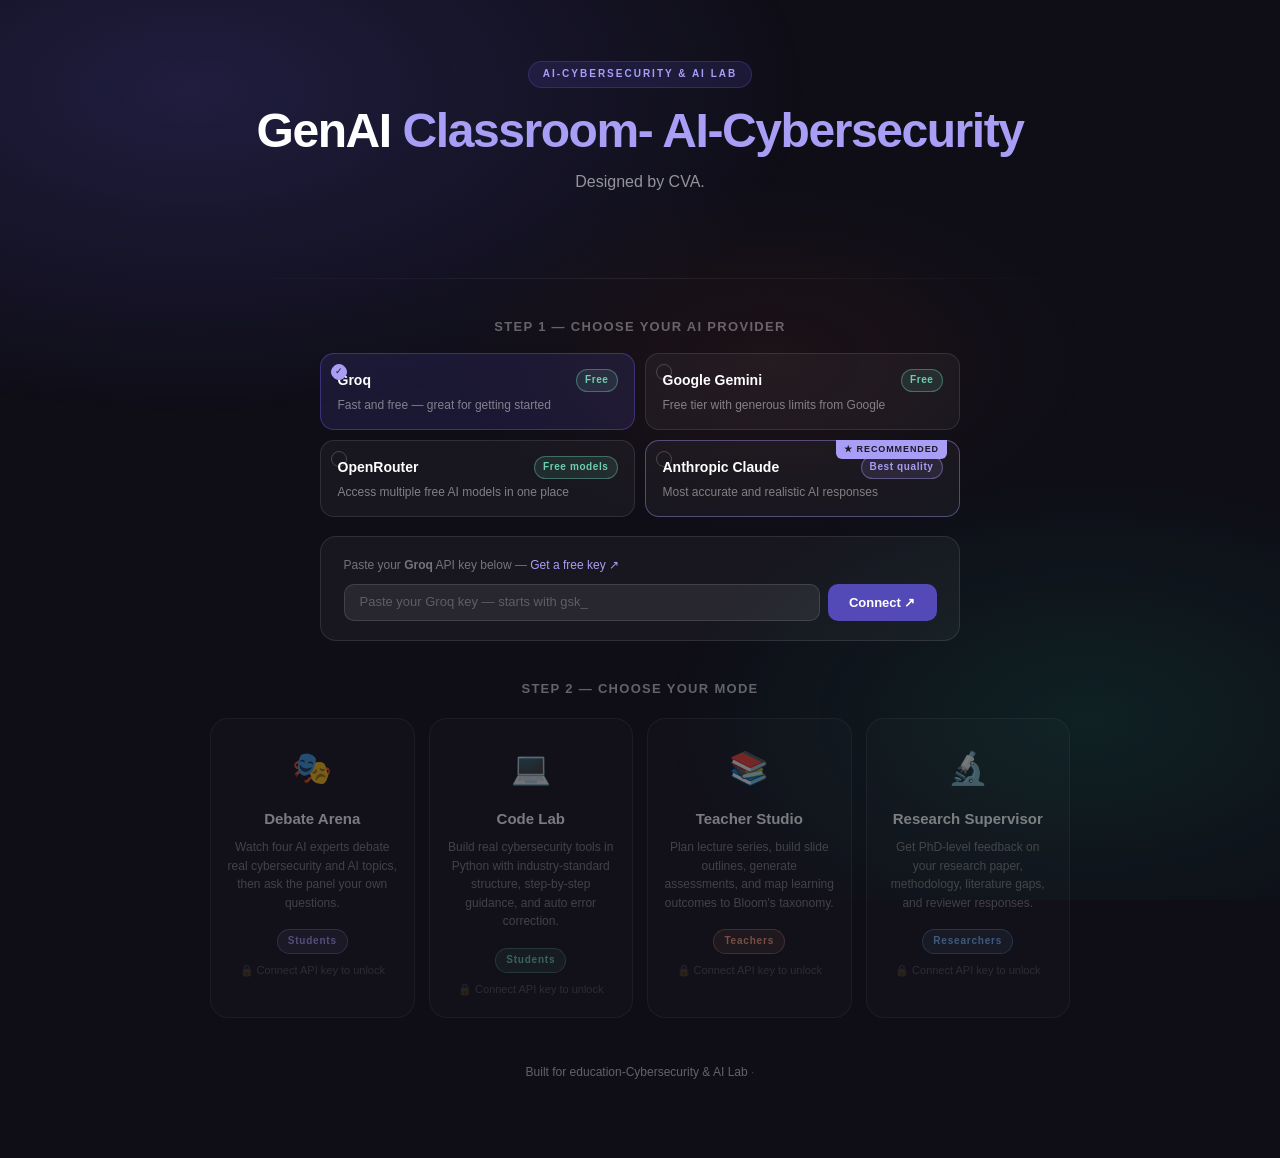
==== index.html @ 106993ca "Initial commit- GenAI Classroom v2.0" ====
<!DOCTYPE html>
<html lang="en">
<head>
  <meta charset="UTF-8" />
  <meta name="viewport" content="width=device-width, initial-scale=1.0" />
  <title>GenAI Classroom — AI-Powered Learning Platform</title>
  <meta name="description" content="Multi-mode AI learning platform." />
  <link rel="stylesheet" href="style/main.css" />
  <style>
    /* ── Landing page specific ── */
    .landing-hero {
      text-align: center;
      padding: 4rem 1rem 2.5rem;
    }

    .landing-hero .logo {
      display: inline-block;
      font-size: 10px;
      font-weight: 600;
      letter-spacing: 0.20em;
      text-transform: uppercase;
      color: #a89ef5;
      background: rgba(83,74,183,0.18);
      border: 0.5px solid rgba(83,74,183,0.35);
      border-radius: 999px;
      padding: 4px 14px;
      margin-bottom: 1.1rem;
    }

    .landing-hero h1 {
      font-size: 48px;
      font-weight: 700;
      color: #ffffff;
      letter-spacing: -0.03em;
      line-height: 1.12;
      margin-bottom: 0.75rem;
    }

    .landing-hero h1 span { color: #a89ef5; }

    .landing-hero .tagline {
      font-size: 16px;
      color: rgba(255,255,255,0.55);
      max-width: 500px;
      margin: 0 auto 0.5rem;
      line-height: 1.65;
    }

    .header-divider {
      height: 1px;
      background: linear-gradient(to right,
        transparent, rgba(255,255,255,0.08), transparent);
      margin: 2.5rem 0;
    }

    /* ── Provider selector ── */
    .provider-section {
      max-width: 640px;
      margin: 0 auto 2.5rem;
    }

    .provider-section .section-title {
      text-align: center;
      font-size: 13px;
      font-weight: 600;
      letter-spacing: 0.10em;
      text-transform: uppercase;
      color: rgba(255,255,255,0.35);
      margin-bottom: 1rem;
    }

    .provider-grid {
      display: grid;
      grid-template-columns: repeat(2, 1fr);
      gap: 10px;
      margin-bottom: 1.25rem;
    }

    .provider-card {
      background: rgba(255,255,255,0.04);
      border: 1.5px solid rgba(255,255,255,0.10);
      border-radius: 14px;
      padding: 1rem 1.1rem;
      cursor: pointer;
      transition: all 0.18s ease;
      position: relative;
    }

    .provider-card:hover {
      background: rgba(255,255,255,0.07);
      border-color: rgba(255,255,255,0.20);
      transform: translateY(-2px);
    }

    .provider-card.selected {
      background: rgba(83,74,183,0.18);
      border-color: rgba(83,74,183,0.55);
    }

    .provider-card.recommended {
      border-color: rgba(168,158,245,0.40);
    }

    .provider-top {
      display: flex;
      align-items: center;
      justify-content: space-between;
      margin-bottom: 4px;
    }

    .provider-name {
      font-size: 14px;
      font-weight: 600;
      color: #ffffff;
    }

    .provider-badge {
      font-size: 10px;
      font-weight: 700;
      letter-spacing: 0.06em;
      padding: 2px 8px;
      border-radius: 999px;
      border: 0.5px solid;
    }

    .provider-desc {
      font-size: 12px;
      color: rgba(255,255,255,0.45);
      line-height: 1.5;
    }

    .recommended-tag {
      position: absolute;
      top: -1px;
      right: 12px;
      font-size: 9px;
      font-weight: 700;
      letter-spacing: 0.10em;
      text-transform: uppercase;
      background: #a89ef5;
      color: #1a1928;
      padding: 2px 8px;
      border-radius: 0 0 6px 6px;
    }

    .provider-check {
      position: absolute;
      top: 10px;
      left: 10px;
      width: 16px;
      height: 16px;
      border-radius: 50%;
      border: 1.5px solid rgba(255,255,255,0.20);
      display: flex;
      align-items: center;
      justify-content: center;
      font-size: 9px;
      transition: all 0.18s ease;
    }

    .provider-card.selected .provider-check {
      background: #a89ef5;
      border-color: #a89ef5;
      color: #1a1928;
    }

    /* ── Key input ── */
    .key-input-section {
      background: rgba(255,255,255,0.04);
      border: 1px solid rgba(255,255,255,0.10);
      border-radius: 16px;
      padding: 1.25rem 1.5rem;
      margin-bottom: 0.75rem;
    }

    .key-input-label {
      font-size: 12px;
      color: rgba(255,255,255,0.40);
      margin-bottom: 0.6rem;
    }

    .key-input-label a {
      color: #a89ef5;
      text-decoration: none;
      font-weight: 500;
    }

    .key-input-label a:hover { text-decoration: underline; }

    .key-row {
      display: flex;
      gap: 8px;
    }

    .key-row input {
      flex: 1;
      font-size: 13px;
      padding: 0.65rem 1rem;
      border: 1px solid rgba(255,255,255,0.12);
      border-radius: 10px;
      background: rgba(255,255,255,0.07);
      color: #ffffff;
      outline: none;
      font-family: monospace;
      letter-spacing: 0.03em;
      transition: border-color 0.18s ease;
    }

    .key-row input:focus {
      border-color: #a89ef5;
      background: rgba(255,255,255,0.10);
    }

    .key-row input::placeholder {
      color: rgba(255,255,255,0.25);
      font-family: -apple-system, sans-serif;
      letter-spacing: 0;
    }

    .key-row button {
      font-size: 13px;
      font-weight: 600;
      padding: 0.65rem 1.4rem;
      border-radius: 10px;
      border: none;
      background: #534AB7;
      color: #fff;
      cursor: pointer;
      white-space: nowrap;
      transition: background 0.18s ease, transform 0.18s ease;
    }

    .key-row button:hover {
      background: #3C3489;
      transform: translateY(-1px);
    }

    .key-msg {
      font-size: 12px;
      margin-top: 0.6rem;
      padding: 0.4rem 0.8rem;
      border-radius: 8px;
      display: none;
    }

    .key-msg.error   {
      display: block;
      background: rgba(163,45,45,0.20);
      color: #f5a0a0;
    }

    .key-msg.success {
      display: block;
      background: rgba(59,109,17,0.20);
      color: #90c96a;
    }

    /* ── Connected state ── */
    .connected-bar {
      display: none;
      align-items: center;
      gap: 8px;
      font-size: 12px;
      font-weight: 500;
      color: #6ecfad;
      background: rgba(15,110,86,0.15);
      border: 0.5px solid rgba(15,110,86,0.35);
      border-radius: 999px;
      padding: 6px 16px 6px 12px;
      margin: 0 auto 2rem;
      width: fit-content;
    }

    .connected-bar.visible { display: flex; }

    .connected-dot {
      width: 7px;
      height: 7px;
      border-radius: 50%;
      background: #6ecfad;
      animation: pulse 2s infinite;
    }

    .change-key-btn {
      margin-left: 6px;
      font-size: 11px;
      color: rgba(255,255,255,0.30);
      background: transparent;
      border: none;
      cursor: pointer;
      text-decoration: underline;
      text-underline-offset: 2px;
      transition: color 0.18s ease;
    }

    .change-key-btn:hover { color: #ffffff; }

    @keyframes pulse {
      0%, 100% { opacity: 1;   transform: scale(1);    }
      50%       { opacity: 0.4; transform: scale(0.82); }
    }

    /* ── Mode cards ── */
    .modes-section {
      max-width: 860px;
      margin: 0 auto;
    }

    .modes-section .section-title {
      text-align: center;
      font-size: 13px;
      font-weight: 600;
      letter-spacing: 0.10em;
      text-transform: uppercase;
      color: rgba(255,255,255,0.35);
      margin-bottom: 1.25rem;
    }

    .modes-grid {
      display: grid;
      grid-template-columns: repeat(4, 1fr);
      gap: 14px;
    }

    .mode-card {
      background: rgba(255,255,255,0.04);
      border: 1.5px solid rgba(255,255,255,0.10);
      border-radius: 18px;
      padding: 1.5rem 1.1rem 1.25rem;
      text-align: center;
      cursor: pointer;
      transition: all 0.20s ease;
      text-decoration: none;
      display: block;
      opacity: 0.45;
      pointer-events: none;
    }

    .mode-card.unlocked {
      opacity: 1;
      pointer-events: auto;
    }

    .mode-card.unlocked:hover {
      transform: translateY(-4px);
      box-shadow: 0 12px 40px rgba(0,0,0,0.40);
      border-color: rgba(255,255,255,0.22);
    }

    .mode-icon {
      font-size: 32px;
      margin-bottom: 0.85rem;
      display: block;
    }

    .mode-title {
      font-size: 15px;
      font-weight: 600;
      color: #ffffff;
      margin-bottom: 0.4rem;
    }

    .mode-desc {
      font-size: 12px;
      color: rgba(255,255,255,0.45);
      line-height: 1.55;
      margin-bottom: 1rem;
    }

    .mode-tag {
      display: inline-block;
      font-size: 10px;
      font-weight: 600;
      letter-spacing: 0.08em;
      padding: 3px 10px;
      border-radius: 999px;
      border: 0.5px solid;
    }

    .mode-card.unlocked .mode-lock {
      display: none;
    }

    .mode-lock {
      font-size: 11px;
      color: rgba(255,255,255,0.25);
      margin-top: 0.5rem;
    }

    /* mode accent colors */
    .mode-card[data-mode="debate"]   { --accent: rgba(168,158,245,0.25); --accent-border: rgba(168,158,245,0.40); }
    .mode-card[data-mode="lab"]      { --accent: rgba(110,207,173,0.20); --accent-border: rgba(110,207,173,0.40); }
    .mode-card[data-mode="teacher"]  { --accent: rgba(245,160,122,0.20); --accent-border: rgba(245,160,122,0.40); }
    .mode-card[data-mode="research"] { --accent: rgba(122,184,245,0.20); --accent-border: rgba(122,184,245,0.40); }

    .mode-card.unlocked[data-mode="debate"]   { background: var(--accent); border-color: var(--accent-border); }
    .mode-card.unlocked[data-mode="lab"]      { background: var(--accent); border-color: var(--accent-border); }
    .mode-card.unlocked[data-mode="teacher"]  { background: var(--accent); border-color: var(--accent-border); }
    .mode-card.unlocked[data-mode="research"] { background: var(--accent); border-color: var(--accent-border); }

    .mode-card[data-mode="debate"]   .mode-tag { color: #a89ef5; border-color: rgba(168,158,245,0.40); background: rgba(168,158,245,0.12); }
    .mode-card[data-mode="lab"]      .mode-tag { color: #6ecfad; border-color: rgba(110,207,173,0.40); background: rgba(110,207,173,0.12); }
    .mode-card[data-mode="teacher"]  .mode-tag { color: #f5a07a; border-color: rgba(245,160,122,0.40); background: rgba(245,160,122,0.12); }
    .mode-card[data-mode="research"] .mode-tag { color: #7ab8f5; border-color: rgba(122,184,245,0.40); background: rgba(122,184,245,0.12); }

    /* ── Footer ── */
    .landing-footer {
      text-align: center;
      padding: 3rem 0 1rem;
      font-size: 12px;
      color: rgba(255,255,255,0.20);
    }

    .landing-footer span { color: rgba(255,255,255,0.35); }

    /* ── Responsive ── */
    @media (max-width: 700px) {
      .landing-hero h1   { font-size: 32px; }
      .provider-grid     { grid-template-columns: 1fr 1fr; }
      .modes-grid        { grid-template-columns: 1fr 1fr; }
    }

    @media (max-width: 440px) {
      .landing-hero h1   { font-size: 26px; }
      .provider-grid     { grid-template-columns: 1fr; }
      .modes-grid        { grid-template-columns: 1fr; }
    }
  </style>
</head>
<body>

<div class="app-wrapper">

  <!-- ── Hero ─────────────────────────────────────────────── -->
  <div class="landing-hero">
    <div class="logo">AI-Cybersecurity &amp; AI Lab</div>
    <h1>GenAI <span>Classroom-</span><span> AI-Cybersecurity</span></h1>
    <p class="tagline">
      Designed by CVA.
    </p>
  </div>

  <div class="header-divider"></div>

  <!-- ── Provider selector ─────────────────────────────────── -->
  <div class="provider-section">
    <div class="section-title">Step 1 — Choose your AI provider</div>

    <div class="provider-grid" id="providerGrid">

      <div class="provider-card selected"
           data-provider="groq"
           onclick="LANDING.selectProvider('groq', this)">
        <div class="provider-check">✓</div>
        <div class="provider-top">
          <span class="provider-name">Groq</span>
          <span class="provider-badge"
                style="color:#6ecfad;border-color:rgba(110,207,173,0.4);background:rgba(110,207,173,0.12);">
            Free
          </span>
        </div>
        <div class="provider-desc">Fast and free — great for getting started</div>
      </div>

      <div class="provider-card"
           data-provider="gemini"
           onclick="LANDING.selectProvider('gemini', this)">
        <div class="provider-check"></div>
        <div class="provider-top">
          <span class="provider-name">Google Gemini</span>
          <span class="provider-badge"
                style="color:#6ecfad;border-color:rgba(110,207,173,0.4);background:rgba(110,207,173,0.12);">
            Free
          </span>
        </div>
        <div class="provider-desc">Free tier with generous limits from Google</div>
      </div>

      <div class="provider-card"
           data-provider="openrouter"
           onclick="LANDING.selectProvider('openrouter', this)">
        <div class="provider-check"></div>
        <div class="provider-top">
          <span class="provider-name">OpenRouter</span>
          <span class="provider-badge"
                style="color:#6ecfad;border-color:rgba(110,207,173,0.4);background:rgba(110,207,173,0.12);">
            Free models
          </span>
        </div>
        <div class="provider-desc">Access multiple free AI models in one place</div>
      </div>

      <div class="provider-card recommended"
           data-provider="anthropic"
           onclick="LANDING.selectProvider('anthropic', this)">
        <div class="recommended-tag">★ Recommended</div>
        <div class="provider-check"></div>
        <div class="provider-top">
          <span class="provider-name">Anthropic Claude</span>
          <span class="provider-badge"
                style="color:#a89ef5;border-color:rgba(168,158,245,0.4);background:rgba(168,158,245,0.12);">
            Best quality
          </span>
        </div>
        <div class="provider-desc">Most accurate and realistic AI responses</div>
      </div>

    </div>

    <!-- ── Key input ── -->
    <div class="key-input-section" id="keyInputSection">
      <div class="key-input-label" id="keyInputLabel">
        Paste your <strong>Groq</strong> API key below —
        <a id="signupLink" href="https://console.groq.com/keys" target="_blank">
          Get a free key ↗
        </a>
      </div>
      <div class="key-row">
        <input
          type="password"
          id="apiKeyInput"
          placeholder="Paste your Groq key — starts with gsk_"
          autocomplete="off"
          spellcheck="false"
        />
        <button onclick="LANDING.connectKey()">Connect ↗</button>
      </div>
      <div class="key-msg" id="keyMsg"></div>
    </div>

    <!-- ── Connected bar ── -->
    <div class="connected-bar" id="connectedBar">
      <span class="connected-dot"></span>
      <span id="connectedLabel">Connected to Groq</span>
      <button class="change-key-btn" onclick="LANDING.changeKey()">Change</button>
    </div>

  </div>

  <!-- ── Mode cards ─────────────────────────────────────────── -->
  <div class="modes-section">
    <div class="section-title">Step 2 — Choose your mode</div>

    <div class="modes-grid">

      <a class="mode-card" data-mode="debate" href="debate.html" id="card-debate">
        <span class="mode-icon">🎭</span>
        <div class="mode-title">Debate Arena</div>
        <div class="mode-desc">
          Watch four AI experts debate real cybersecurity and AI topics,
          then ask the panel your own questions.
        </div>
        <span class="mode-tag">Students</span>
        <div class="mode-lock">🔒 Connect API key to unlock</div>
      </a>

      <a class="mode-card" data-mode="lab" href="lab.html" id="card-lab">
        <span class="mode-icon">💻</span>
        <div class="mode-title">Code Lab</div>
        <div class="mode-desc">
          Build real cybersecurity tools in Python with industry-standard
          structure, step-by-step guidance, and auto error correction.
        </div>
        <span class="mode-tag">Students</span>
        <div class="mode-lock">🔒 Connect API key to unlock</div>
      </a>

      <a class="mode-card" data-mode="teacher" href="teacher.html" id="card-teacher">
        <span class="mode-icon">📚</span>
        <div class="mode-title">Teacher Studio</div>
        <div class="mode-desc">
          Plan lecture series, build slide outlines, generate assessments,
          and map learning outcomes to Bloom's taxonomy.
        </div>
        <span class="mode-tag">Teachers</span>
        <div class="mode-lock">🔒 Connect API key to unlock</div>
      </a>

      <a class="mode-card" data-mode="research" href="research.html" id="card-research">
        <span class="mode-icon">🔬</span>
        <div class="mode-title">Research Supervisor</div>
        <div class="mode-desc">
          Get PhD-level feedback on your research paper, methodology,
          literature gaps, and reviewer responses.
        </div>
        <span class="mode-tag">Researchers</span>
        <div class="mode-lock">🔒 Connect API key to unlock</div>
      </a>

    </div>
  </div>

  <!-- ── Footer ─────────────────────────────────────────────── -->
  <div class="landing-footer">
    <span>Built for education-Cybersecurity &amp; AI Lab</span> ·
     
  </div>

</div>


<!-- ── Scripts ────────────────────────────────────────────── -->
<script src="config.js"></script>
<script src="api.js"></script>
<script>

const LANDING = {

  selectProvider(providerId, el) {
    LANDING.selectedProvider = providerId;
    const provider = CONFIG.providers[providerId];

    document.querySelectorAll(".provider-card").forEach(c => {
      c.classList.remove("selected");
      c.querySelector(".provider-check").textContent = "";
    });
    el.classList.add("selected");
    el.querySelector(".provider-check").textContent = "✓";

    document.getElementById("keyInputLabel").innerHTML = `
      Paste your <strong>${provider.label}</strong> API key below —
      <a href="${provider.signupUrl}" target="_blank">Get a free key ↗</a>
    `;
    document.getElementById("apiKeyInput").placeholder = provider.keyHint;
    document.getElementById("keyMsg").className = "key-msg";
    document.getElementById("apiKeyInput").value = "";
  },


  // ── Connect key ─────────────────────────────────────────
  connectKey() {
    const key      = document.getElementById("apiKeyInput").value.trim();
    const provider = CONFIG.providers[LANDING.selectedProvider];

    if (!key) {
      LANDING._showMsg("Please paste your API key first.", "error");
      return;
    }

    if (!key.startsWith(provider.keyPrefix)) {
      LANDING._showMsg(
        `Invalid key format. ${provider.label} keys start with ${provider.keyPrefix}`,
        "error"
      );
      return;
    }

    API.setKey(key, LANDING.selectedProvider);

    sessionStorage.setItem("genai_api_key",  key);
    sessionStorage.setItem("genai_provider", LANDING.selectedProvider);

    document.getElementById("keyInputSection").style.display    = "none";
    document.getElementById("providerGrid").style.opacity       = "0.5";
    document.getElementById("providerGrid").style.pointerEvents = "none";

    const bar = document.getElementById("connectedBar");
    bar.classList.add("visible");
    document.getElementById("connectedLabel").textContent =
      `Connected to ${provider.label}`;

    document.querySelectorAll(".mode-card").forEach(c => {
      c.classList.add("unlocked");
    });

    LANDING._showMsg("", "");
  },


  // ── Change key ──────────────────────────────────────────
  changeKey() {
    sessionStorage.removeItem("genai_api_key");
    sessionStorage.removeItem("genai_provider");

    document.getElementById("keyInputSection").style.display = "block";
    document.getElementById("providerGrid").style.opacity    = "1";
    document.getElementById("providerGrid").style.pointerEvents = "auto";
    document.getElementById("connectedBar").classList.remove("visible");
    document.getElementById("apiKeyInput").value = "";

    document.querySelectorAll(".mode-card").forEach(c => {
      c.classList.remove("unlocked");
    });
  },


  // ── Show message ─────────────────────────────────────────
  _showMsg(text, type) {
    const msg       = document.getElementById("keyMsg");
    msg.textContent = text;
    msg.className   = `key-msg ${type}`;
  },


  // ── Restore session if key already saved ─────────────────
  restoreSession() {
    const key      = sessionStorage.getItem("genai_api_key");
    const provider = sessionStorage.getItem("genai_provider");
    if (!key || !provider) return;

    API.setKey(key, provider);
    LANDING.selectedProvider = provider;

    document.getElementById("keyInputSection").style.display    = "none";
    document.getElementById("providerGrid").style.opacity       = "0.5";
    document.getElementById("providerGrid").style.pointerEvents = "none";

    const bar = document.getElementById("connectedBar");
    bar.classList.add("visible");
    document.getElementById("connectedLabel").textContent =
      `Connected to ${CONFIG.providers[provider]?.label || provider}`;

    document.querySelectorAll(".mode-card").forEach(c => {
      c.classList.add("unlocked");
    });
  }

};

document.addEventListener("DOMContentLoaded", () => LANDING.restoreSession());
document.getElementById("apiKeyInput")
  .addEventListener("keydown", e => {
    if (e.key === "Enter") LANDING.connectKey();
  });

</script>

</body>
</html>
---- style/main.css ----
/* ============================================================
   GENAI CLASSROOM — style.css
   Dark theme: clean, modern, professional
   ============================================================ */

/* ── Reset & base ─────────────────────────────────────────── */
*, *::before, *::after {
  box-sizing: border-box;
  margin: 0;
  padding: 0;
}

:root {
  --purple:        #534AB7;
  --purple-dark:   #3C3489;
  --purple-bg:     rgba(83,74,183,0.15);
  --purple-border: rgba(83,74,183,0.35);
  --teal:          #0F6E56;
  --teal-dark:     #085041;
  --teal-bg:       rgba(15,110,86,0.15);
  --teal-border:   rgba(15,110,86,0.35);
  --gray:          #888780;
  --text-primary:   #ffffff;
  --text-secondary: rgba(255,255,255,0.60);
  --text-tertiary:  rgba(255,255,255,0.30);
  --border:         rgba(255,255,255,0.08);
  --border-md:      rgba(255,255,255,0.14);
  --surface:        rgba(255,255,255,0.05);
  --surface-2:      rgba(255,255,255,0.03);
  --radius-sm:      6px;
  --radius-md:      10px;
  --radius-lg:      16px;
  --radius-xl:      22px;
  --transition:     0.18s ease;
}

html, body {
  height: 100%;
  font-family: -apple-system, BlinkMacSystemFont, "Segoe UI", "Inter", sans-serif;
  font-size: 15px;
  color: var(--text-primary);
  background: #0f0e17;
  line-height: 1.65;
}

/* ── Ambient background glow ──────────────────────────────── */
body::before {
  content: "";
  position: fixed;
  inset: 0;
  z-index: 0;
  background:
    radial-gradient(ellipse 80% 60% at 15% 10%,  rgba(83,74,183,0.25)  0%, transparent 60%),
    radial-gradient(ellipse 60% 50% at 85% 80%,  rgba(15,110,86,0.20)  0%, transparent 55%),
    radial-gradient(ellipse 50% 40% at 60% 40%,  rgba(153,60,29,0.10)  0%, transparent 50%);
  pointer-events: none;
}


/* ── App wrapper ──────────────────────────────────────────── */
.app-wrapper {
  max-width: 960px;
  margin: 0 auto;
  padding: 0 1.25rem 4rem;
  position: relative;
  z-index: 1;
}


/* ── Header ───────────────────────────────────────────────── */
.app-header {
  text-align: center;
  padding: 3rem 1rem 2rem;
}

.app-header .logo {
  display: inline-block;
  font-size: 10px;
  font-weight: 600;
  letter-spacing: 0.20em;
  text-transform: uppercase;
  color: #a89ef5;
  background: rgba(83,74,183,0.18);
  border: 0.5px solid var(--purple-border);
  border-radius: 999px;
  padding: 4px 14px;
  margin-bottom: 1.1rem;
}

.app-header h1 {
  font-size: 40px;
  font-weight: 700;
  color: #ffffff;
  letter-spacing: -0.03em;
  line-height: 1.15;
  margin-bottom: 0.65rem;
}

.app-header h1 span {
  color: #a89ef5;
}

.app-header .tagline {
  font-size: 15px;
  color: var(--text-secondary);
  max-width: 460px;
  margin: 0 auto;
  line-height: 1.65;
}

.header-divider {
  height: 1px;
  background: linear-gradient(to right, transparent, rgba(255,255,255,0.08), transparent);
  margin: 2rem 0;
}


/* ── API Key Panel ────────────────────────────────────────── */
.key-panel {
  background: var(--surface);
  border: 1px solid var(--purple-border);
  border-radius: var(--radius-xl);
  padding: 2rem 2rem 1.75rem;
  margin: 0 auto 2rem;
  text-align: center;
  max-width: 560px;
  backdrop-filter: blur(16px);
}

.key-panel.hidden { display: none; }

.key-panel-icon {
  font-size: 28px;
  margin-bottom: 0.65rem;
}

.key-panel-title {
  font-size: 17px;
  font-weight: 600;
  color: #ffffff;
  margin-bottom: 0.35rem;
}

.key-panel-sub {
  font-size: 13px;
  color: var(--text-secondary);
  margin-bottom: 1.25rem;
}

.key-panel-sub a {
  color: #a89ef5;
  text-decoration: none;
  font-weight: 500;
}

.key-panel-sub a:hover {
  text-decoration: underline;
}

.key-input-row {
  display: flex;
  gap: 8px;
  max-width: 440px;
  margin: 0 auto 0.75rem;
}

.key-input-row input {
  flex: 1;
  font-size: 13px;
  padding: 0.65rem 1rem;
  border: 1px solid var(--border-md);
  border-radius: var(--radius-md);
  background: rgba(255,255,255,0.07);
  color: #ffffff;
  outline: none;
  font-family: monospace;
  letter-spacing: 0.03em;
  transition: border-color var(--transition), background var(--transition);
}

.key-input-row input:focus {
  border-color: var(--purple);
  background: rgba(255,255,255,0.10);
}

.key-input-row input::placeholder {
  color: var(--text-tertiary);
  font-family: -apple-system, sans-serif;
  letter-spacing: 0;
}

#connectBtn {
  font-size: 13px;
  font-weight: 600;
  padding: 0.65rem 1.4rem;
  border-radius: var(--radius-md);
  border: none;
  background: var(--purple);
  color: #fff;
  cursor: pointer;
  white-space: nowrap;
  transition: background var(--transition), transform var(--transition);
}

#connectBtn:hover {
  background: var(--purple-dark);
  transform: translateY(-1px);
}

.key-message {
  font-size: 12px;
  padding: 0.45rem 0.85rem;
  border-radius: var(--radius-md);
  display: inline-block;
}

.key-message.error   { background: rgba(163,45,45,0.20); color: #f5a0a0; }
.key-message.success { background: rgba(59,109,17,0.20); color: #90c96a; }
.key-message.hidden  { display: none; }


/* ── Connected badge ──────────────────────────────────────── */
.connected-badge {
  display: flex;
  align-items: center;
  gap: 8px;
  font-size: 12px;
  font-weight: 500;
  color: #6ecfad;
  background: var(--teal-bg);
  border: 0.5px solid var(--teal-border);
  border-radius: 999px;
  padding: 5px 14px 5px 10px;
  margin: 0 auto 2rem;
  width: fit-content;
}

.connected-badge.hidden { display: none; }

.connected-dot {
  width: 7px;
  height: 7px;
  border-radius: 50%;
  background: #6ecfad;
  flex-shrink: 0;
  animation: pulse 2s infinite;
}

@keyframes pulse {
  0%, 100% { opacity: 1;   transform: scale(1);    }
  50%       { opacity: 0.4; transform: scale(0.82); }
}

.disconnect-btn {
  margin-left: 4px;
  font-size: 11px;
  color: var(--text-tertiary);
  background: transparent;
  border: none;
  cursor: pointer;
  padding: 0;
  text-decoration: underline;
  text-underline-offset: 2px;
  transition: color var(--transition);
}

.disconnect-btn:hover { color: #ffffff; }


/* ── Section label ────────────────────────────────────────── */
.section-label {
  font-size: 10px;
  font-weight: 700;
  letter-spacing: 0.16em;
  text-transform: uppercase;
  color: var(--text-tertiary);
  margin-bottom: 0.85rem;
}


/* ── Agent cards ──────────────────────────────────────────── */
.agents-section { margin-bottom: 2rem; }

#agentCards {
  display: grid;
  grid-template-columns: repeat(4, 1fr);
  gap: 12px;
}

.agent-card {
  background: var(--surface);
  border: 1.5px solid;
  border-radius: var(--radius-lg);
  padding: 1.25rem 0.85rem 1rem;
  text-align: center;
  backdrop-filter: blur(12px);
  transition: transform var(--transition), box-shadow var(--transition), background var(--transition);
  cursor: default;
}

.agent-card:hover {
  transform: translateY(-3px);
  background: rgba(255,255,255,0.08);
  box-shadow: 0 8px 32px rgba(0,0,0,0.35);
}

.agent-avatar {
  width: 46px;
  height: 46px;
  border-radius: 50%;
  margin: 0 auto 0.75rem;
  display: flex;
  align-items: center;
  justify-content: center;
  font-size: 20px;
}

.agent-name        { font-size: 13px; font-weight: 600; color: #ffffff; margin-bottom: 3px; }
.agent-role        { font-size: 11px; color: var(--text-secondary); margin-bottom: 3px; }
.agent-institution { font-size: 10px; color: var(--text-tertiary); font-style: italic; }


/* ── Topic section ────────────────────────────────────────── */
.topic-section { margin-bottom: 1.25rem; }

.topic-controls {
  display: flex;
  gap: 10px;
  align-items: center;
}

#topicSelect {
  flex: 1;
  font-size: 14px;
  padding: 0.7rem 1rem;
  border: 1px solid var(--border-md);
  border-radius: var(--radius-md);
  background: var(--surface);
  color: #ffffff;
  cursor: pointer;
  outline: none;
  transition: border-color var(--transition);
  appearance: auto;
}

#topicSelect:focus    { border-color: var(--purple); }
#topicSelect:disabled { opacity: 0.35; cursor: not-allowed; }

#topicSelect option { background: #1a1928; color: #ffffff; }

#startBtn {
  font-size: 14px;
  font-weight: 600;
  padding: 0.7rem 1.6rem;
  border-radius: var(--radius-md);
  border: none;
  background: var(--purple);
  color: #fff;
  cursor: pointer;
  white-space: nowrap;
  transition: background var(--transition), transform var(--transition), opacity var(--transition);
}

#startBtn:hover:not(:disabled) {
  background: var(--purple-dark);
  transform: translateY(-1px);
}

#startBtn:disabled { opacity: 0.35; cursor: not-allowed; }


/* ── Topic banner ─────────────────────────────────────────── */
#topicBanner {
  font-size: 13px;
  font-weight: 500;
  color: #a89ef5;
  background: var(--purple-bg);
  border: 0.5px solid var(--purple-border);
  border-radius: var(--radius-md);
  padding: 0.6rem 1rem;
  margin-top: 0.75rem;
  line-height: 1.5;
}

#topicBanner.hidden { display: none; }


/* ── Debate feed ──────────────────────────────────────────── */
.feed-section { margin-bottom: 1.25rem; }

#debateFeed {
  background: var(--surface);
  border: 1px solid var(--border);
  border-radius: var(--radius-xl);
  min-height: 380px;
  max-height: 540px;
  overflow-y: auto;
  padding: 1.5rem;
  scroll-behavior: smooth;
  backdrop-filter: blur(12px);
}

#debateFeed::-webkit-scrollbar       { width: 4px; }
#debateFeed::-webkit-scrollbar-track { background: transparent; }
#debateFeed::-webkit-scrollbar-thumb { background: var(--border-md); border-radius: 99px; }

.feed-empty {
  text-align: center;
  color: var(--text-tertiary);
  font-size: 14px;
  padding: 5rem 2rem;
  line-height: 2;
}


/* ── Message bubbles ──────────────────────────────────────── */
.message-wrap {
  margin-bottom: 1.25rem;
  animation: fadeSlideIn 0.24s ease both;
}

.message-wrap--student {
  display: flex;
  justify-content: flex-end;
}

@keyframes fadeSlideIn {
  from { opacity: 0; transform: translateY(10px); }
  to   { opacity: 1; transform: translateY(0); }
}

.message {
  background: rgba(255,255,255,0.05);
  border: 1px solid var(--border);
  border-radius: var(--radius-lg);
  padding: 1.1rem 1.25rem;
  max-width: 86%;
}

.message--student {
  background: var(--purple-bg);
  border-color: var(--purple-border);
  max-width: 68%;
}

.message--moderator {
  background: rgba(255,255,255,0.03);
  border: 1px dashed var(--border-md);
  max-width: 100%;
}

.message--typing {
  background: rgba(255,255,255,0.04);
  border: 1px solid var(--border);
  border-radius: var(--radius-lg);
  padding: 0.9rem 1.25rem;
}

.message-header {
  display: flex;
  align-items: center;
  gap: 10px;
  margin-bottom: 0.65rem;
}

.message-avatar {
  width: 36px;
  height: 36px;
  border-radius: 50%;
  display: flex;
  align-items: center;
  justify-content: center;
  font-size: 16px;
  flex-shrink: 0;
}

.message-meta       { display: flex; flex-direction: column; gap: 1px; }
.message-name       { font-size: 13px; font-weight: 600; }
.message-role       { font-size: 11px; color: var(--text-secondary); }
.message-institution{ font-size: 10px; color: var(--text-tertiary); font-style: italic; }

.message-text {
  font-size: 14px;
  color: rgba(255,255,255,0.88);
  line-height: 1.75;
}

.message-text p            { margin-bottom: 0.5rem; }
.message-text p:last-child { margin-bottom: 0; }

.summary-badge {
  margin-left: auto;
  font-size: 10px;
  font-weight: 700;
  letter-spacing: 0.08em;
  text-transform: uppercase;
  background: rgba(255,255,255,0.08);
  color: var(--text-secondary);
  border: 0.5px solid var(--border-md);
  border-radius: 999px;
  padding: 3px 10px;
}


/* ── Typing dots ──────────────────────────────────────────── */
.typing-dots       { display: flex; gap: 5px; padding: 4px 2px; }

.typing-dots span {
  width: 7px;
  height: 7px;
  border-radius: 50%;
  background: var(--text-tertiary);
  animation: typingBounce 1.3s infinite ease-in-out;
}

.typing-dots span:nth-child(2) { animation-delay: 0.18s; }
.typing-dots span:nth-child(3) { animation-delay: 0.36s; }

@keyframes typingBounce {
  0%, 80%, 100% { transform: translateY(0);    opacity: 0.4; }
  40%           { transform: translateY(-5px); opacity: 1;   }
}


/* ── Vote button ──────────────────────────────────────────── */
.message-actions { margin-top: 0.75rem; }

.vote-btn {
  font-size: 11px;
  font-weight: 500;
  color: var(--text-tertiary);
  background: transparent;
  border: 0.5px solid var(--border-md);
  border-radius: 999px;
  padding: 3px 12px;
  cursor: pointer;
  transition: all var(--transition);
}

.vote-btn:hover:not(:disabled) {
  background: var(--purple-bg);
  color: #a89ef5;
  border-color: var(--purple-border);
}

.vote-btn.voted {
  background: var(--purple-bg);
  color: #a89ef5;
  border-color: var(--purple-border);
  cursor: default;
}

.vote-count { font-weight: 700; }


/* ── Q&A section ──────────────────────────────────────────── */
#qaSection {
  background: var(--surface);
  border: 1px solid var(--border);
  border-radius: var(--radius-xl);
  padding: 1.4rem 1.5rem;
  margin-bottom: 1rem;
  backdrop-filter: blur(12px);
}

#qaSection.hidden { display: none; }

.qa-label {
  font-size: 10px;
  font-weight: 700;
  letter-spacing: 0.16em;
  text-transform: uppercase;
  color: var(--text-tertiary);
  margin-bottom: 0.75rem;
}

.qa-controls { display: flex; gap: 10px; }

#studentQ {
  flex: 1;
  font-size: 14px;
  padding: 0.7rem 1rem;
  border: 1px solid var(--border-md);
  border-radius: var(--radius-md);
  background: rgba(255,255,255,0.07);
  color: #ffffff;
  outline: none;
  transition: border-color var(--transition), background var(--transition);
}

#studentQ:focus       { border-color: #6ecfad; background: rgba(255,255,255,0.10); }
#studentQ::placeholder { color: var(--text-tertiary); }

#askBtn {
  font-size: 13px;
  font-weight: 600;
  padding: 0.7rem 1.4rem;
  border-radius: var(--radius-md);
  border: none;
  background: var(--teal);
  color: #fff;
  cursor: pointer;
  white-space: nowrap;
  transition: background var(--transition), transform var(--transition);
}

#askBtn:hover:not(:disabled) {
  background: var(--teal-dark);
  transform: translateY(-1px);
}

#askBtn:disabled { opacity: 0.35; cursor: not-allowed; }


/* ── Status bar ───────────────────────────────────────────── */
#statusBar {
  text-align: center;
  font-size: 12px;
  color: var(--text-tertiary);
  padding: 0.75rem 0 0;
  letter-spacing: 0.02em;
}


/* ── Responsive ───────────────────────────────────────────── */
@media (max-width: 700px) {
  .app-header h1              { font-size: 28px; }
  #agentCards                 { grid-template-columns: repeat(2, 1fr); }
  .message, .message--student { max-width: 100%; }
  .topic-controls             { flex-direction: column; }
  #startBtn                   { width: 100%; }
  .key-input-row              { flex-direction: column; }
  #connectBtn                 { width: 100%; }
}

@media (max-width: 420px) {
  #agentCards { gap: 8px; }
  .agent-card { padding: 1rem 0.6rem; }
}
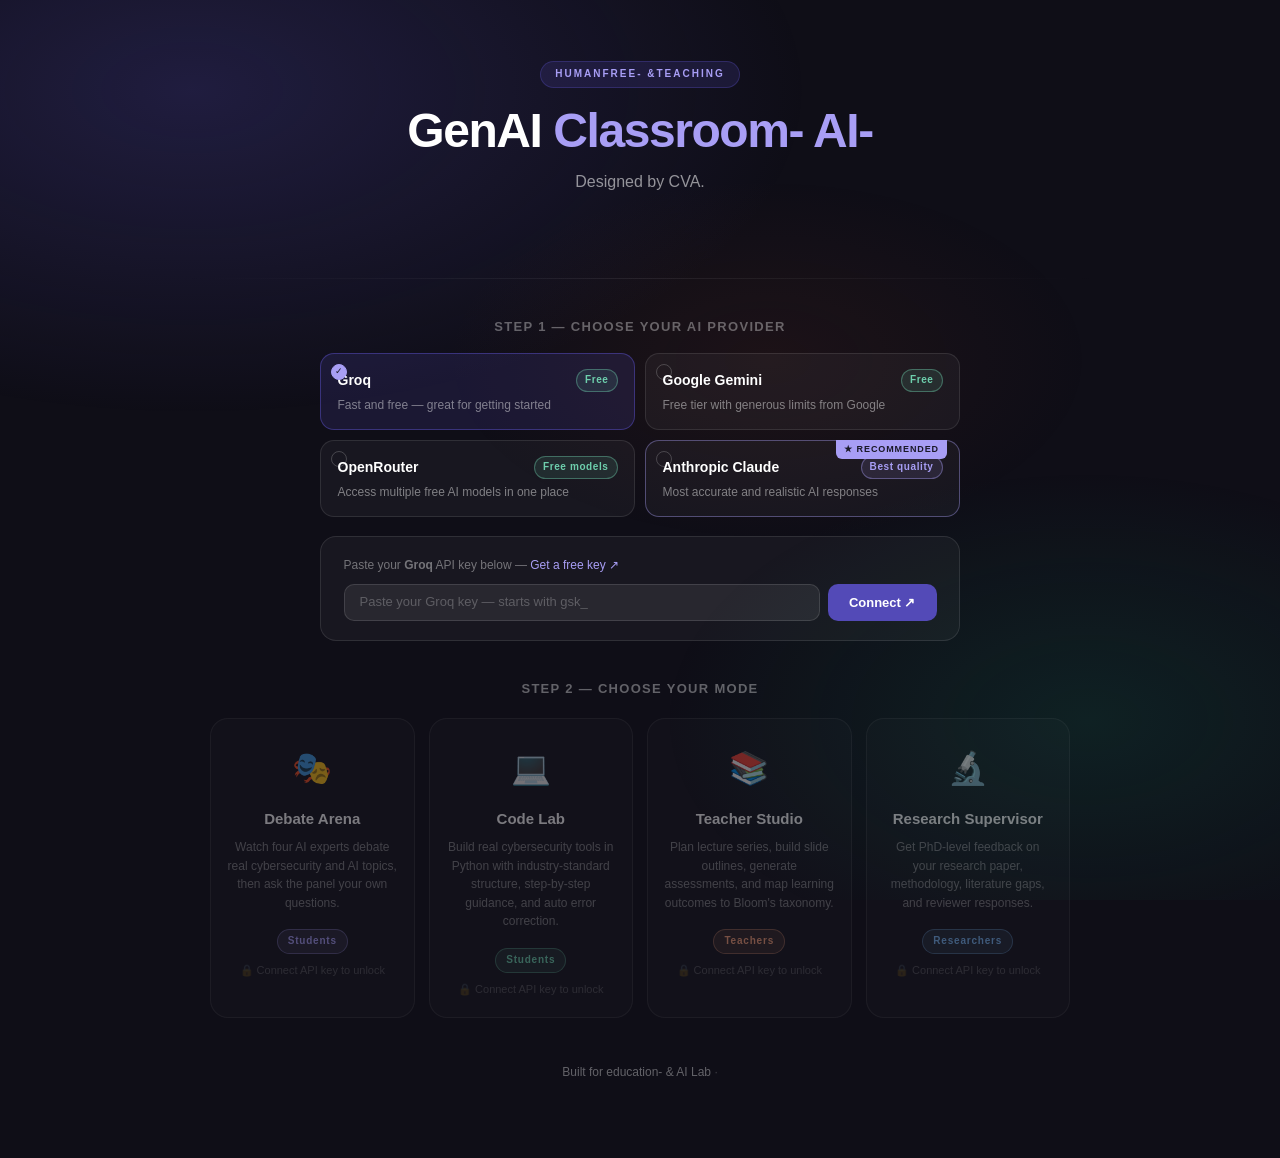
==== commit 82499d43: "Universal prompts — works for any subject" ====
--- a/index.html
+++ b/index.html
@@ -433,8 +433,8 @@
 
   <!-- ── Hero ─────────────────────────────────────────────── -->
   <div class="landing-hero">
-    <div class="logo">AI-Cybersecurity &amp; AI Lab</div>
-    <h1>GenAI <span>Classroom-</span><span> AI-Cybersecurity</span></h1>
+    <div class="logo">Humanfree- &amp;Teaching</div>
+    <h1>GenAI <span>Classroom-</span><span> AI-</span></h1>
     <p class="tagline">
       Designed by CVA.
     </p>
@@ -592,7 +592,7 @@
 
   <!-- ── Footer ─────────────────────────────────────────────── -->
   <div class="landing-footer">
-    <span>Built for education-Cybersecurity &amp; AI Lab</span> ·
+    <span>Built for education- &amp; AI Lab</span> ·
      
   </div>
 
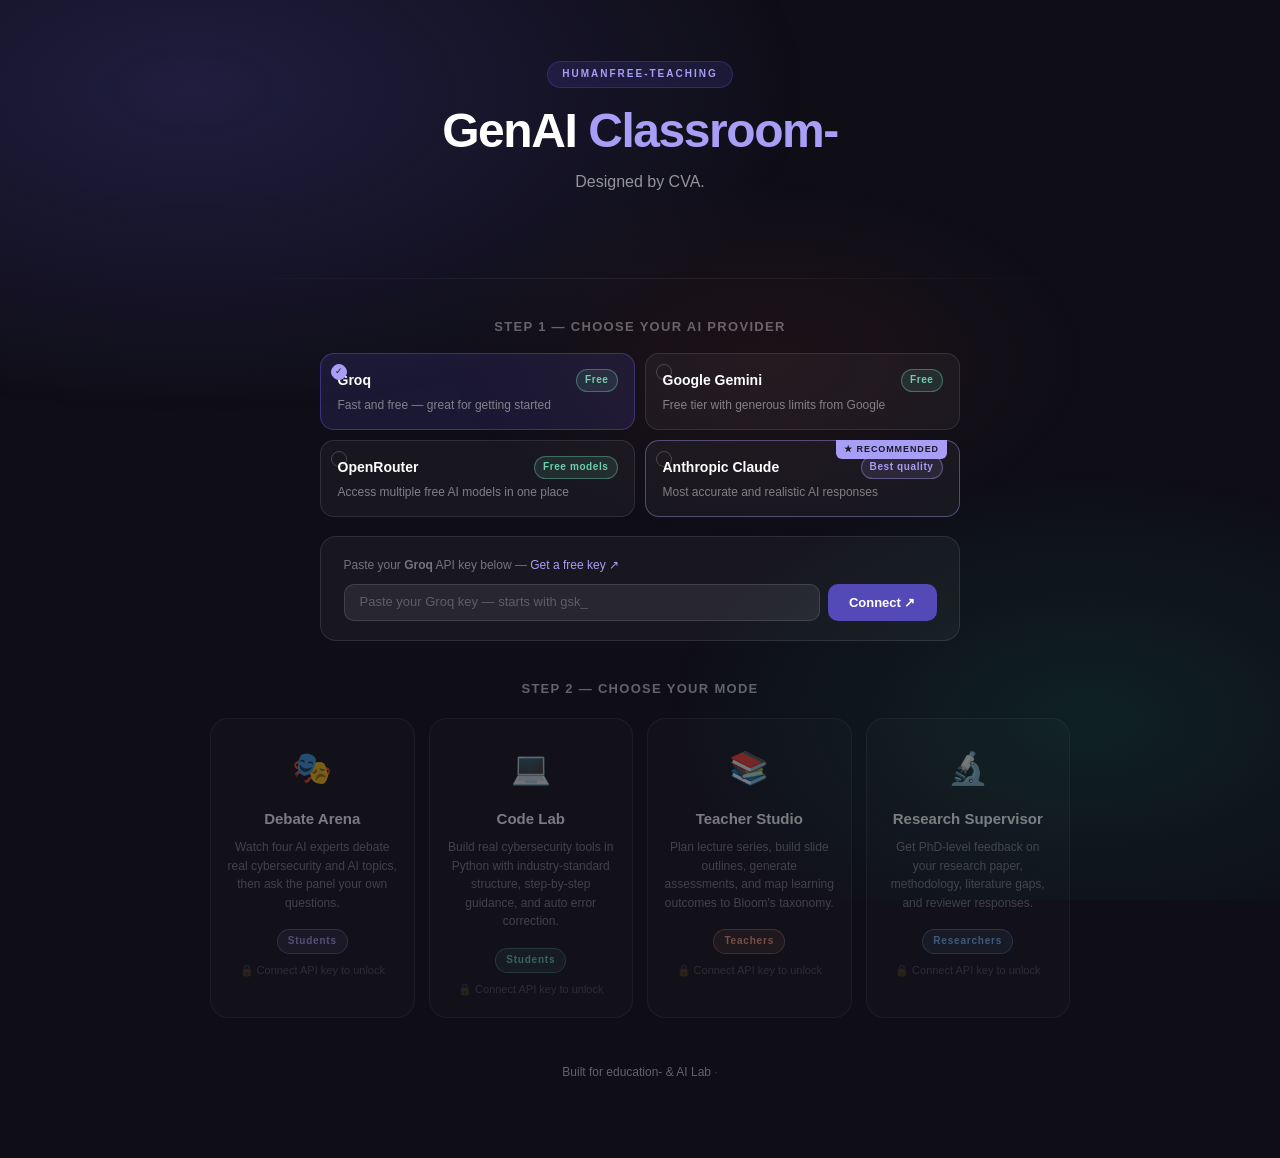
==== commit 50b56ead: "Universal prompts — works for any subject" ====
--- a/index.html
+++ b/index.html
@@ -433,8 +433,8 @@
 
   <!-- ── Hero ─────────────────────────────────────────────── -->
   <div class="landing-hero">
-    <div class="logo">Humanfree- &amp;Teaching</div>
-    <h1>GenAI <span>Classroom-</span><span> AI-</span></h1>
+    <div class="logo">Humanfree-Teaching</div>
+    <h1>GenAI <span>Classroom-</span></h1>
     <p class="tagline">
       Designed by CVA.
     </p>
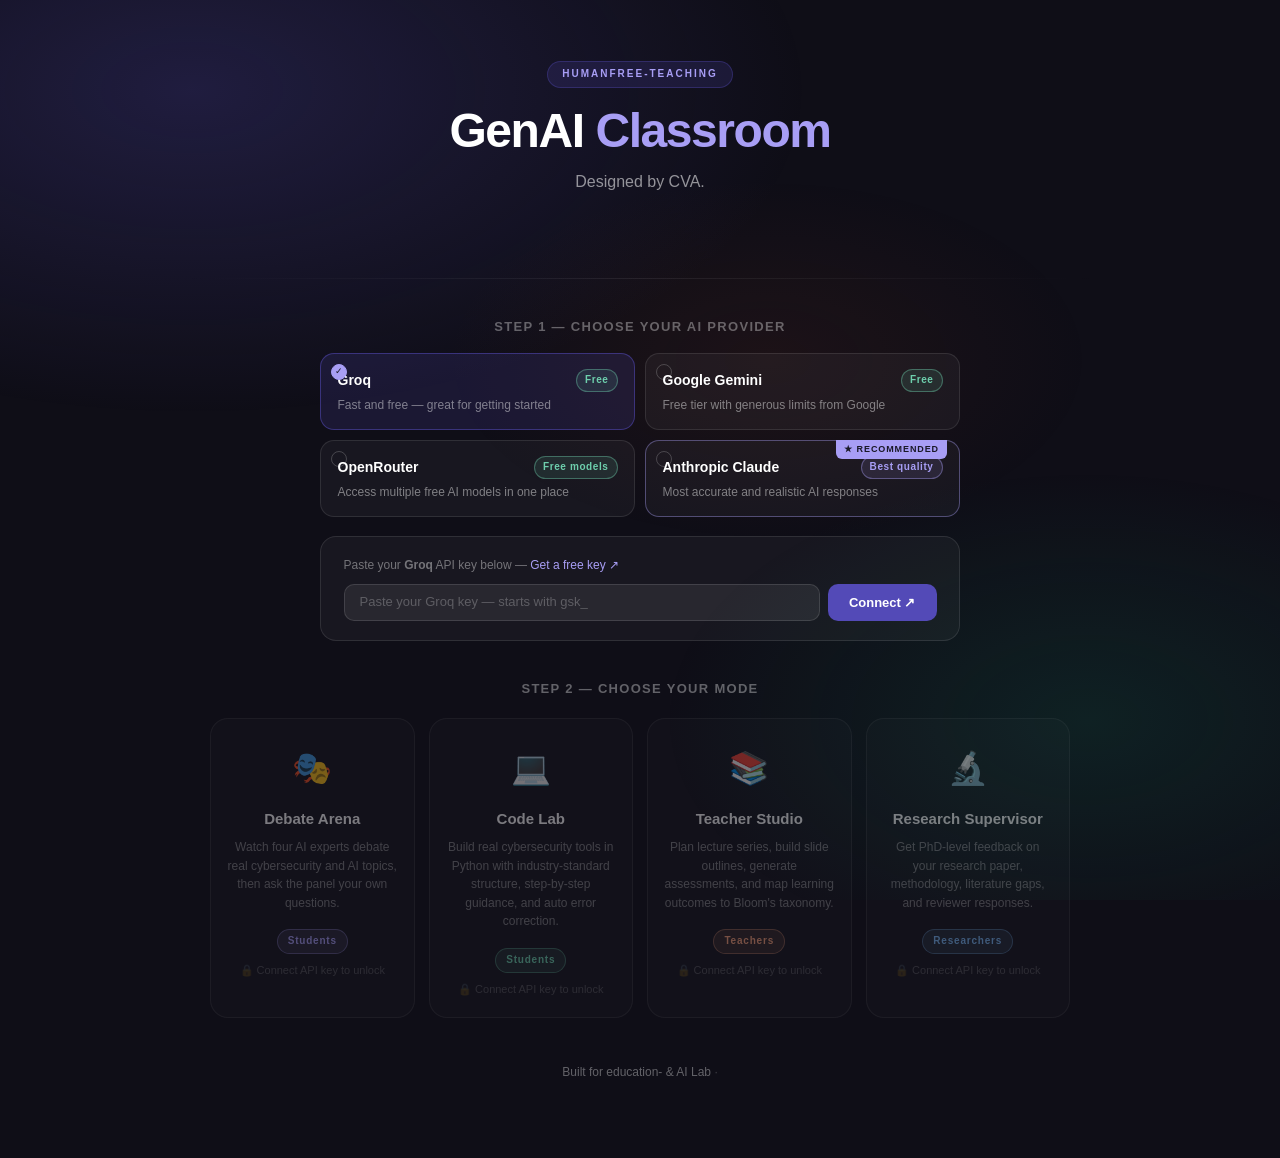
==== commit 20ffffd4: "Universal prompts — works for any subject" ====
--- a/index.html
+++ b/index.html
@@ -434,7 +434,7 @@
   <!-- ── Hero ─────────────────────────────────────────────── -->
   <div class="landing-hero">
     <div class="logo">Humanfree-Teaching</div>
-    <h1>GenAI <span>Classroom-</span></h1>
+    <h1>GenAI <span>Classroom</span></h1>
     <p class="tagline">
       Designed by CVA.
     </p>
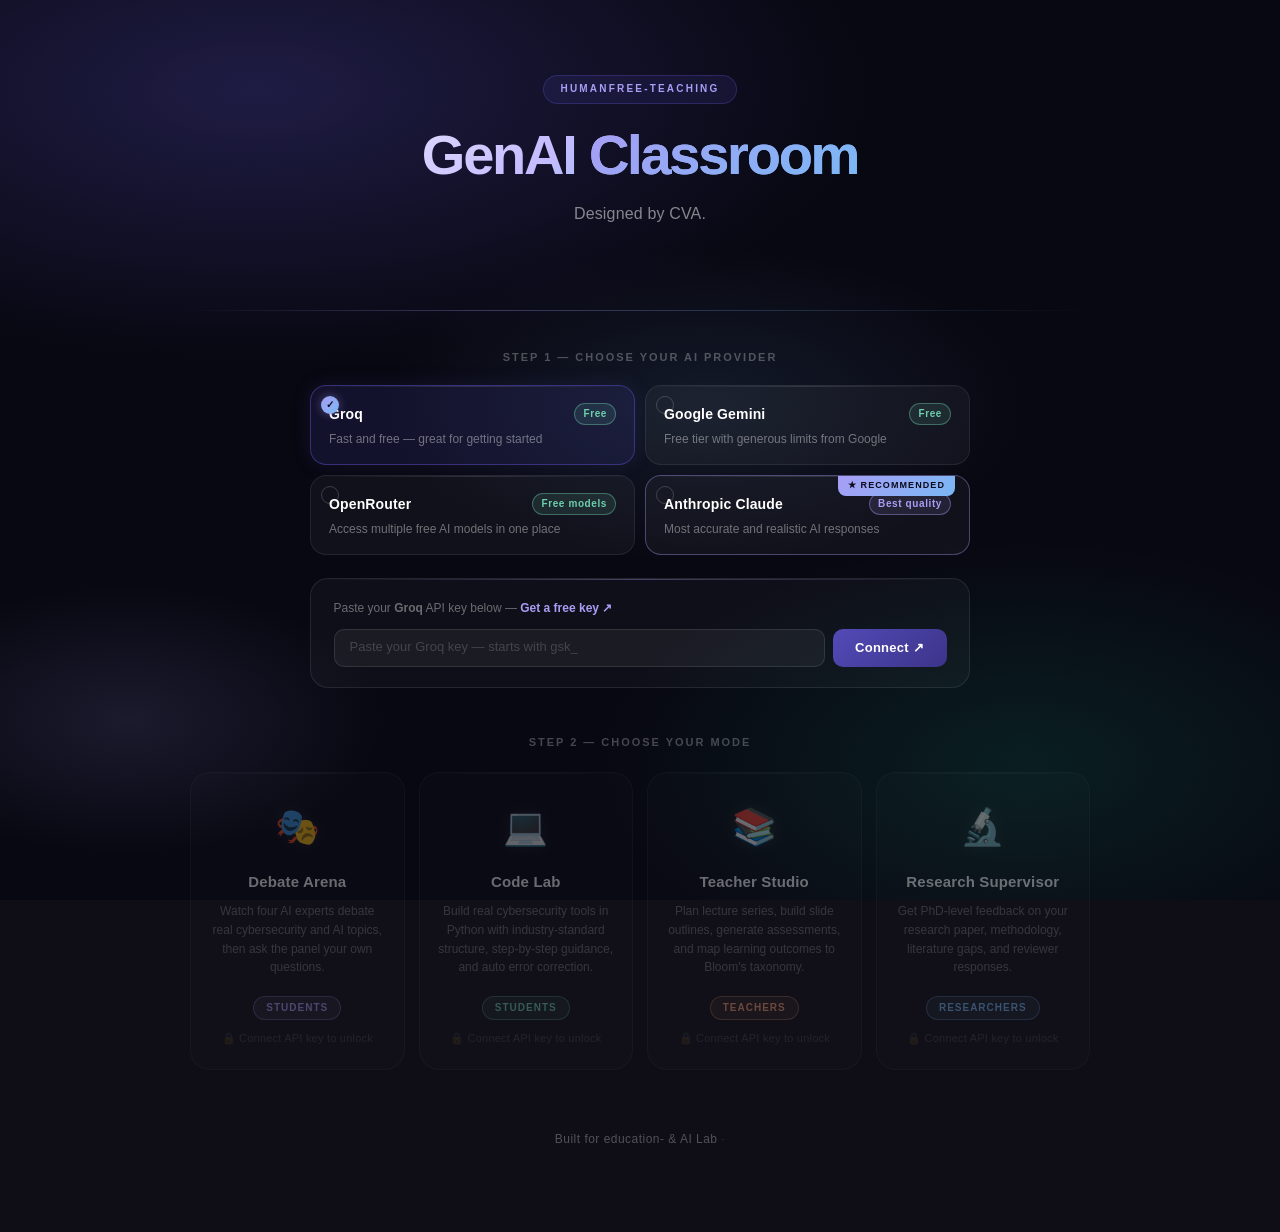
==== commit 51beff6a: "Index page premium visual upgrade — animated gradient title and mode cards" ====
--- a/index.html
+++ b/index.html
@@ -424,7 +424,620 @@
       .landing-hero h1   { font-size: 26px; }
       .provider-grid     { grid-template-columns: 1fr; }
       .modes-grid        { grid-template-columns: 1fr; }
-    }
+
+      }
+
+  
+
+  /* ============================================================
+   index.html — Premium visual upgrade
+   ============================================================ */
+
+/* ── Animated particles background ───────────────────────── */
+body {
+  background: #080812;
+  overflow-x: hidden;
+}
+
+body::before {
+  content: "";
+  position: fixed;
+  inset: 0;
+  z-index: 0;
+  background:
+    radial-gradient(ellipse 80% 50% at 20% 10%,
+      rgba(83,74,183,0.30) 0%, transparent 60%),
+    radial-gradient(ellipse 60% 45% at 80% 85%,
+      rgba(15,110,86,0.22) 0%, transparent 55%),
+    radial-gradient(ellipse 50% 35% at 55% 45%,
+      rgba(122,184,245,0.10) 0%, transparent 50%),
+    radial-gradient(ellipse 40% 30% at 10% 80%,
+      rgba(168,158,245,0.12) 0%, transparent 50%),
+    #080812;
+  pointer-events: none;
+  animation: bgShift 12s ease-in-out infinite alternate;
+}
+
+@keyframes bgShift {
+  0%   {
+    background:
+      radial-gradient(ellipse 80% 50% at 20% 10%,
+        rgba(83,74,183,0.30) 0%, transparent 60%),
+      radial-gradient(ellipse 60% 45% at 80% 85%,
+        rgba(15,110,86,0.22) 0%, transparent 55%),
+      radial-gradient(ellipse 50% 35% at 55% 45%,
+        rgba(122,184,245,0.10) 0%, transparent 50%),
+      #080812;
+  }
+  100% {
+    background:
+      radial-gradient(ellipse 80% 50% at 70% 20%,
+        rgba(83,74,183,0.25) 0%, transparent 60%),
+      radial-gradient(ellipse 60% 45% at 20% 75%,
+        rgba(15,110,86,0.20) 0%, transparent 55%),
+      radial-gradient(ellipse 50% 35% at 80% 50%,
+        rgba(122,184,245,0.12) 0%, transparent 50%),
+      #080812;
+  }
+}
+
+.app-wrapper { position: relative; z-index: 1; }
+
+
+/* ── Hero header upgrade ──────────────────────────────────── */
+.landing-hero {
+  padding: 5rem 1rem 3rem;
+}
+
+.landing-hero .logo {
+  font-size: 10px;
+  font-weight: 700;
+  letter-spacing: 0.22em;
+  text-transform: uppercase;
+  color: #a89ef5;
+  background: rgba(83,74,183,0.14);
+  border: 0.5px solid rgba(83,74,183,0.35);
+  border-radius: 999px;
+  padding: 5px 16px;
+  margin-bottom: 1.4rem;
+  display: inline-block;
+  animation: badgePulse 3s ease-in-out infinite;
+}
+
+@keyframes badgePulse {
+  0%, 100% { box-shadow: 0 0 0 0 rgba(168,158,245,0); }
+  50%       { box-shadow: 0 0 16px 3px rgba(168,158,245,0.15); }
+}
+
+.landing-hero h1 {
+  font-size: 56px;
+  font-weight: 800;
+  letter-spacing: -0.04em;
+  line-height: 1.08;
+  margin-bottom: 1rem;
+  background: linear-gradient(
+    135deg,
+    #ffffff 0%,
+    #c4bcff 40%,
+    #7ab8f5 70%,
+    #6ecfad 100%
+  );
+  -webkit-background-clip: text;
+  -webkit-text-fill-color: transparent;
+  background-clip: text;
+  animation: titleShimmer 4s ease-in-out infinite alternate;
+}
+
+@keyframes titleShimmer {
+  0%   {
+    background: linear-gradient(135deg,
+      #ffffff 0%, #c4bcff 40%, #7ab8f5 70%, #6ecfad 100%);
+    -webkit-background-clip: text;
+    background-clip: text;
+  }
+  100% {
+    background: linear-gradient(135deg,
+      #6ecfad 0%, #7ab8f5 30%, #c4bcff 65%, #ffffff 100%);
+    -webkit-background-clip: text;
+    background-clip: text;
+  }
+}
+
+.landing-hero h1 span {
+  background: linear-gradient(135deg, #a89ef5 0%, #7ab8f5 100%);
+  -webkit-background-clip: text;
+  -webkit-text-fill-color: transparent;
+  background-clip: text;
+}
+
+.landing-hero .tagline {
+  font-size: 16px;
+  color: rgba(255,255,255,0.50);
+  max-width: 480px;
+  margin: 0 auto;
+  line-height: 1.70;
+  letter-spacing: 0.01em;
+}
+
+.header-divider {
+  height: 1px;
+  background: linear-gradient(
+    to right,
+    transparent,
+    rgba(168,158,245,0.30),
+    rgba(122,184,245,0.20),
+    transparent
+  );
+  margin: 2.5rem 0;
+  animation: dividerGlow 3s ease-in-out infinite alternate;
+}
+
+@keyframes dividerGlow {
+  0%   { opacity: 0.5; }
+  100% { opacity: 1; }
+}
+
+
+/* ── Provider section upgrade ─────────────────────────────── */
+.provider-section {
+  max-width: 660px;
+  margin: 0 auto 3rem;
+}
+
+.provider-section .section-title {
+  text-align: center;
+  font-size: 11px;
+  font-weight: 700;
+  letter-spacing: 0.18em;
+  text-transform: uppercase;
+  color: rgba(255,255,255,0.28);
+  margin-bottom: 1.25rem;
+}
+
+.provider-grid {
+  display: grid;
+  grid-template-columns: repeat(2, 1fr);
+  gap: 10px;
+  margin-bottom: 1.5rem;
+}
+
+.provider-card {
+  background: rgba(255,255,255,0.04);
+  border: 1.5px solid rgba(255,255,255,0.08);
+  border-radius: 16px;
+  padding: 1.1rem 1.2rem;
+  cursor: pointer;
+  transition: all 0.22s ease;
+  position: relative;
+  overflow: hidden;
+}
+
+.provider-card::before {
+  content: "";
+  position: absolute;
+  top: 0; left: 0; right: 0;
+  height: 1px;
+  background: linear-gradient(
+    to right,
+    transparent,
+    rgba(255,255,255,0.12),
+    transparent
+  );
+}
+
+.provider-card:hover {
+  background: rgba(255,255,255,0.07);
+  border-color: rgba(255,255,255,0.18);
+  transform: translateY(-3px);
+  box-shadow: 0 10px 30px rgba(0,0,0,0.30);
+}
+
+.provider-card.selected {
+  background: rgba(83,74,183,0.16);
+  border-color: rgba(83,74,183,0.55);
+  box-shadow: 0 0 20px rgba(83,74,183,0.15);
+}
+
+.provider-card.recommended {
+  border-color: rgba(168,158,245,0.38);
+}
+
+.provider-name {
+  font-size: 14px;
+  font-weight: 700;
+  color: #ffffff;
+  letter-spacing: 0.01em;
+}
+
+.provider-desc {
+  font-size: 12px;
+  color: rgba(255,255,255,0.40);
+  line-height: 1.5;
+  margin-top: 3px;
+}
+
+.recommended-tag {
+  position: absolute;
+  top: -1px;
+  right: 14px;
+  font-size: 9px;
+  font-weight: 800;
+  letter-spacing: 0.12em;
+  text-transform: uppercase;
+  background: linear-gradient(135deg, #a89ef5, #7ab8f5);
+  color: #0d0b1e;
+  padding: 3px 10px;
+  border-radius: 0 0 8px 8px;
+}
+
+.provider-check {
+  position: absolute;
+  top: 10px;
+  left: 10px;
+  width: 18px;
+  height: 18px;
+  border-radius: 50%;
+  border: 1.5px solid rgba(255,255,255,0.18);
+  display: flex;
+  align-items: center;
+  justify-content: center;
+  font-size: 10px;
+  font-weight: 700;
+  transition: all 0.20s ease;
+}
+
+.provider-card.selected .provider-check {
+  background: linear-gradient(135deg, #a89ef5, #7ab8f5);
+  border-color: transparent;
+  color: #0d0b1e;
+  box-shadow: 0 0 10px rgba(168,158,245,0.40);
+}
+
+
+/* ── Key input upgrade ────────────────────────────────────── */
+.key-input-section {
+  background: rgba(255,255,255,0.03);
+  border: 1px solid rgba(255,255,255,0.09);
+  border-radius: 18px;
+  padding: 1.35rem 1.5rem;
+  margin-bottom: 0.75rem;
+  position: relative;
+  overflow: hidden;
+}
+
+.key-input-section::before {
+  content: "";
+  position: absolute;
+  top: 0; left: 0; right: 0;
+  height: 1px;
+  background: linear-gradient(
+    to right,
+    transparent,
+    rgba(168,158,245,0.35),
+    transparent
+  );
+}
+
+.key-input-label {
+  font-size: 12px;
+  color: rgba(255,255,255,0.38);
+  margin-bottom: 0.75rem;
+  line-height: 1.55;
+}
+
+.key-input-label a {
+  color: #a89ef5;
+  text-decoration: none;
+  font-weight: 600;
+  transition: color 0.18s ease;
+}
+
+.key-input-label a:hover { color: #c4bcff; }
+
+.key-row input {
+  flex: 1;
+  font-size: 13px;
+  padding: 0.7rem 1rem;
+  border: 1px solid rgba(255,255,255,0.10);
+  border-radius: 10px;
+  background: rgba(255,255,255,0.05);
+  color: #ffffff;
+  outline: none;
+  font-family: monospace;
+  letter-spacing: 0.04em;
+  transition: all 0.20s ease;
+}
+
+.key-row input:focus {
+  border-color: #a89ef5;
+  background: rgba(168,158,245,0.07);
+  box-shadow: 0 0 0 3px rgba(168,158,245,0.10);
+}
+
+.key-row input::placeholder {
+  color: rgba(255,255,255,0.18);
+  font-family: -apple-system, sans-serif;
+  letter-spacing: 0;
+}
+
+.key-row button {
+  font-size: 13px;
+  font-weight: 700;
+  padding: 0.7rem 1.5rem;
+  border-radius: 10px;
+  border: none;
+  background: linear-gradient(135deg, #534AB7, #3C3489);
+  color: #fff;
+  cursor: pointer;
+  white-space: nowrap;
+  transition: all 0.20s ease;
+  letter-spacing: 0.02em;
+}
+
+.key-row button:hover {
+  background: linear-gradient(135deg, #6058cc, #4a3ea0);
+  transform: translateY(-2px);
+  box-shadow: 0 6px 18px rgba(83,74,183,0.40);
+}
+
+.key-msg.error {
+  background: rgba(163,45,45,0.15);
+  border: 0.5px solid rgba(163,45,45,0.25);
+  color: #f5a0a0;
+  border-radius: 8px;
+  padding: 6px 12px;
+  font-size: 12px;
+  margin-top: 8px;
+}
+
+.key-msg.success {
+  background: rgba(59,109,17,0.15);
+  border: 0.5px solid rgba(59,109,17,0.25);
+  color: #90c96a;
+  border-radius: 8px;
+  padding: 6px 12px;
+  font-size: 12px;
+  margin-top: 8px;
+}
+
+
+/* ── Connected bar upgrade ────────────────────────────────── */
+.connected-bar {
+  display: none;
+  align-items: center;
+  gap: 8px;
+  font-size: 12px;
+  font-weight: 600;
+  color: #6ecfad;
+  background: rgba(15,110,86,0.12);
+  border: 0.5px solid rgba(15,110,86,0.30);
+  border-radius: 999px;
+  padding: 6px 18px 6px 12px;
+  margin: 0 auto 2.5rem;
+  width: fit-content;
+  animation: connectedSlide 0.30s ease both;
+}
+
+@keyframes connectedSlide {
+  from { opacity: 0; transform: translateY(-8px); }
+  to   { opacity: 1; transform: translateY(0); }
+}
+
+.connected-bar.visible { display: flex; }
+
+.connected-dot {
+  width: 8px;
+  height: 8px;
+  border-radius: 50%;
+  background: #6ecfad;
+  flex-shrink: 0;
+  box-shadow: 0 0 8px rgba(110,207,173,0.60);
+  animation: pulse 2s infinite;
+}
+
+@keyframes pulse {
+  0%, 100% { opacity: 1; transform: scale(1);    box-shadow: 0 0 8px rgba(110,207,173,0.60); }
+  50%       { opacity: 0.6; transform: scale(0.85); box-shadow: 0 0 4px rgba(110,207,173,0.30); }
+}
+
+
+/* ── Modes section upgrade ────────────────────────────────── */
+.modes-section { max-width: 900px; margin: 0 auto; }
+
+.modes-section .section-title {
+  text-align: center;
+  font-size: 11px;
+  font-weight: 700;
+  letter-spacing: 0.18em;
+  text-transform: uppercase;
+  color: rgba(255,255,255,0.25);
+  margin-bottom: 1.4rem;
+}
+
+.modes-grid {
+  display: grid;
+  grid-template-columns: repeat(4, 1fr);
+  gap: 14px;
+}
+
+.mode-card {
+  background: rgba(255,255,255,0.03);
+  border: 1.5px solid rgba(255,255,255,0.08);
+  border-radius: 20px;
+  padding: 1.6rem 1.2rem 1.4rem;
+  text-align: center;
+  cursor: pointer;
+  transition: all 0.25s ease;
+  text-decoration: none;
+  display: block;
+  opacity: 0.40;
+  pointer-events: none;
+  position: relative;
+  overflow: hidden;
+}
+
+.mode-card::before {
+  content: "";
+  position: absolute;
+  top: 0; left: 0; right: 0;
+  height: 1px;
+  background: linear-gradient(
+    to right,
+    transparent,
+    rgba(255,255,255,0.10),
+    transparent
+  );
+  transition: opacity 0.25s ease;
+}
+
+.mode-card.unlocked {
+  opacity: 1;
+  pointer-events: auto;
+}
+
+.mode-card.unlocked:hover {
+  transform: translateY(-5px);
+  box-shadow: 0 16px 40px rgba(0,0,0,0.40);
+}
+
+.mode-card.unlocked[data-mode="debate"]:hover {
+  border-color: rgba(168,158,245,0.50);
+  background: rgba(168,158,245,0.08);
+  box-shadow: 0 16px 40px rgba(83,74,183,0.25);
+}
+
+.mode-card.unlocked[data-mode="lab"]:hover {
+  border-color: rgba(110,207,173,0.50);
+  background: rgba(15,110,86,0.10);
+  box-shadow: 0 16px 40px rgba(15,110,86,0.20);
+}
+
+.mode-card.unlocked[data-mode="teacher"]:hover {
+  border-color: rgba(245,160,122,0.50);
+  background: rgba(153,60,29,0.10);
+  box-shadow: 0 16px 40px rgba(153,60,29,0.20);
+}
+
+.mode-card.unlocked[data-mode="research"]:hover {
+  border-color: rgba(122,184,245,0.50);
+  background: rgba(24,95,165,0.10);
+  box-shadow: 0 16px 40px rgba(24,95,165,0.20);
+}
+
+.mode-card.unlocked[data-mode="debate"]   {
+  background: rgba(168,158,245,0.06);
+  border-color: rgba(168,158,245,0.22);
+}
+.mode-card.unlocked[data-mode="lab"]      {
+  background: rgba(110,207,173,0.06);
+  border-color: rgba(110,207,173,0.22);
+}
+.mode-card.unlocked[data-mode="teacher"]  {
+  background: rgba(245,160,122,0.06);
+  border-color: rgba(245,160,122,0.22);
+}
+.mode-card.unlocked[data-mode="research"] {
+  background: rgba(122,184,245,0.06);
+  border-color: rgba(122,184,245,0.22);
+}
+
+.mode-icon {
+  font-size: 36px;
+  margin-bottom: 0.9rem;
+  display: block;
+  filter: drop-shadow(0 0 8px rgba(255,255,255,0.10));
+  transition: filter 0.25s ease, transform 0.25s ease;
+}
+
+.mode-card.unlocked:hover .mode-icon {
+  filter: drop-shadow(0 0 14px rgba(255,255,255,0.25));
+  transform: scale(1.10);
+}
+
+.mode-title {
+  font-size: 15px;
+  font-weight: 700;
+  color: #ffffff;
+  margin-bottom: 0.45rem;
+  letter-spacing: 0.01em;
+}
+
+.mode-desc {
+  font-size: 12px;
+  color: rgba(255,255,255,0.40);
+  line-height: 1.58;
+  margin-bottom: 1.1rem;
+}
+
+.mode-tag {
+  display: inline-block;
+  font-size: 10px;
+  font-weight: 700;
+  letter-spacing: 0.10em;
+  padding: 3px 12px;
+  border-radius: 999px;
+  border: 0.5px solid;
+  text-transform: uppercase;
+}
+
+.mode-card[data-mode="debate"]   .mode-tag {
+  color: #a89ef5;
+  border-color: rgba(168,158,245,0.40);
+  background: rgba(168,158,245,0.10);
+}
+.mode-card[data-mode="lab"]      .mode-tag {
+  color: #6ecfad;
+  border-color: rgba(110,207,173,0.40);
+  background: rgba(110,207,173,0.10);
+}
+.mode-card[data-mode="teacher"]  .mode-tag {
+  color: #f5a07a;
+  border-color: rgba(245,160,122,0.40);
+  background: rgba(245,160,122,0.10);
+}
+.mode-card[data-mode="research"] .mode-tag {
+  color: #7ab8f5;
+  border-color: rgba(122,184,245,0.40);
+  background: rgba(122,184,245,0.10);
+}
+
+.mode-lock {
+  font-size: 11px;
+  color: rgba(255,255,255,0.20);
+  margin-top: 0.6rem;
+  letter-spacing: 0.02em;
+}
+
+.mode-card.unlocked .mode-lock { display: none; }
+
+
+/* ── Footer upgrade ───────────────────────────────────────── */
+.landing-footer {
+  text-align: center;
+  padding: 4rem 0 1.5rem;
+  font-size: 12px;
+  color: rgba(255,255,255,0.15);
+  letter-spacing: 0.04em;
+}
+
+.landing-footer span {
+  color: rgba(255,255,255,0.28);
+  font-weight: 500;
+}
+
+
+/* ── Responsive ───────────────────────────────────────────── */
+@media (max-width: 700px) {
+  .landing-hero h1 { font-size: 36px; }
+  .provider-grid   { grid-template-columns: 1fr 1fr; }
+  .modes-grid      { grid-template-columns: 1fr 1fr; }
+}
+
+@media (max-width: 440px) {
+  .landing-hero h1 { font-size: 28px; }
+  .provider-grid   { grid-template-columns: 1fr; }
+  .modes-grid      { grid-template-columns: 1fr; }
+}
   </style>
 </head>
 <body>
@@ -543,7 +1156,7 @@
 
     <div class="modes-grid">
 
-      <a class="mode-card" data-mode="debate" href="debate.html" id="card-debate">
+      <a class="mode-card" data-mode="debate" href="/debate" id="card-debate">
         <span class="mode-icon">🎭</span>
         <div class="mode-title">Debate Arena</div>
         <div class="mode-desc">
@@ -554,7 +1167,7 @@
         <div class="mode-lock">🔒 Connect API key to unlock</div>
       </a>
 
-      <a class="mode-card" data-mode="lab" href="lab.html" id="card-lab">
+      <a class="mode-card" data-mode="lab" href="/lab" id="card-lab">
         <span class="mode-icon">💻</span>
         <div class="mode-title">Code Lab</div>
         <div class="mode-desc">
@@ -565,7 +1178,7 @@
         <div class="mode-lock">🔒 Connect API key to unlock</div>
       </a>
 
-      <a class="mode-card" data-mode="teacher" href="teacher.html" id="card-teacher">
+      <a class="mode-card" data-mode="teacher" href="/teacher" id="card-teacher">
         <span class="mode-icon">📚</span>
         <div class="mode-title">Teacher Studio</div>
         <div class="mode-desc">
@@ -576,7 +1189,7 @@
         <div class="mode-lock">🔒 Connect API key to unlock</div>
       </a>
 
-      <a class="mode-card" data-mode="research" href="research.html" id="card-research">
+      <a class="mode-card" data-mode="research" href="/research" id="card-research">
         <span class="mode-icon">🔬</span>
         <div class="mode-title">Research Supervisor</div>
         <div class="mode-desc">
@@ -647,8 +1260,8 @@
 
     API.setKey(key, LANDING.selectedProvider);
 
-    sessionStorage.setItem("genai_api_key",  key);
-    sessionStorage.setItem("genai_provider", LANDING.selectedProvider);
+    localStorage.setItem("genai_api_key",  key);
+    localStorage.setItem("genai_provider", LANDING.selectedProvider);
 
     document.getElementById("keyInputSection").style.display    = "none";
     document.getElementById("providerGrid").style.opacity       = "0.5";
@@ -669,8 +1282,8 @@
 
   // ── Change key ──────────────────────────────────────────
   changeKey() {
-    sessionStorage.removeItem("genai_api_key");
-    sessionStorage.removeItem("genai_provider");
+    localStorage.removeItem("genai_api_key");
+    localStorage.removeItem("genai_provider");
 
     document.getElementById("keyInputSection").style.display = "block";
     document.getElementById("providerGrid").style.opacity    = "1";
@@ -694,8 +1307,8 @@
 
   // ── Restore session if key already saved ─────────────────
   restoreSession() {
-    const key      = sessionStorage.getItem("genai_api_key");
-    const provider = sessionStorage.getItem("genai_provider");
+    const key      = localStorage.getItem("genai_api_key");
+    const provider = localStorage.getItem("genai_provider");
     if (!key || !provider) return;
 
     API.setKey(key, provider);
